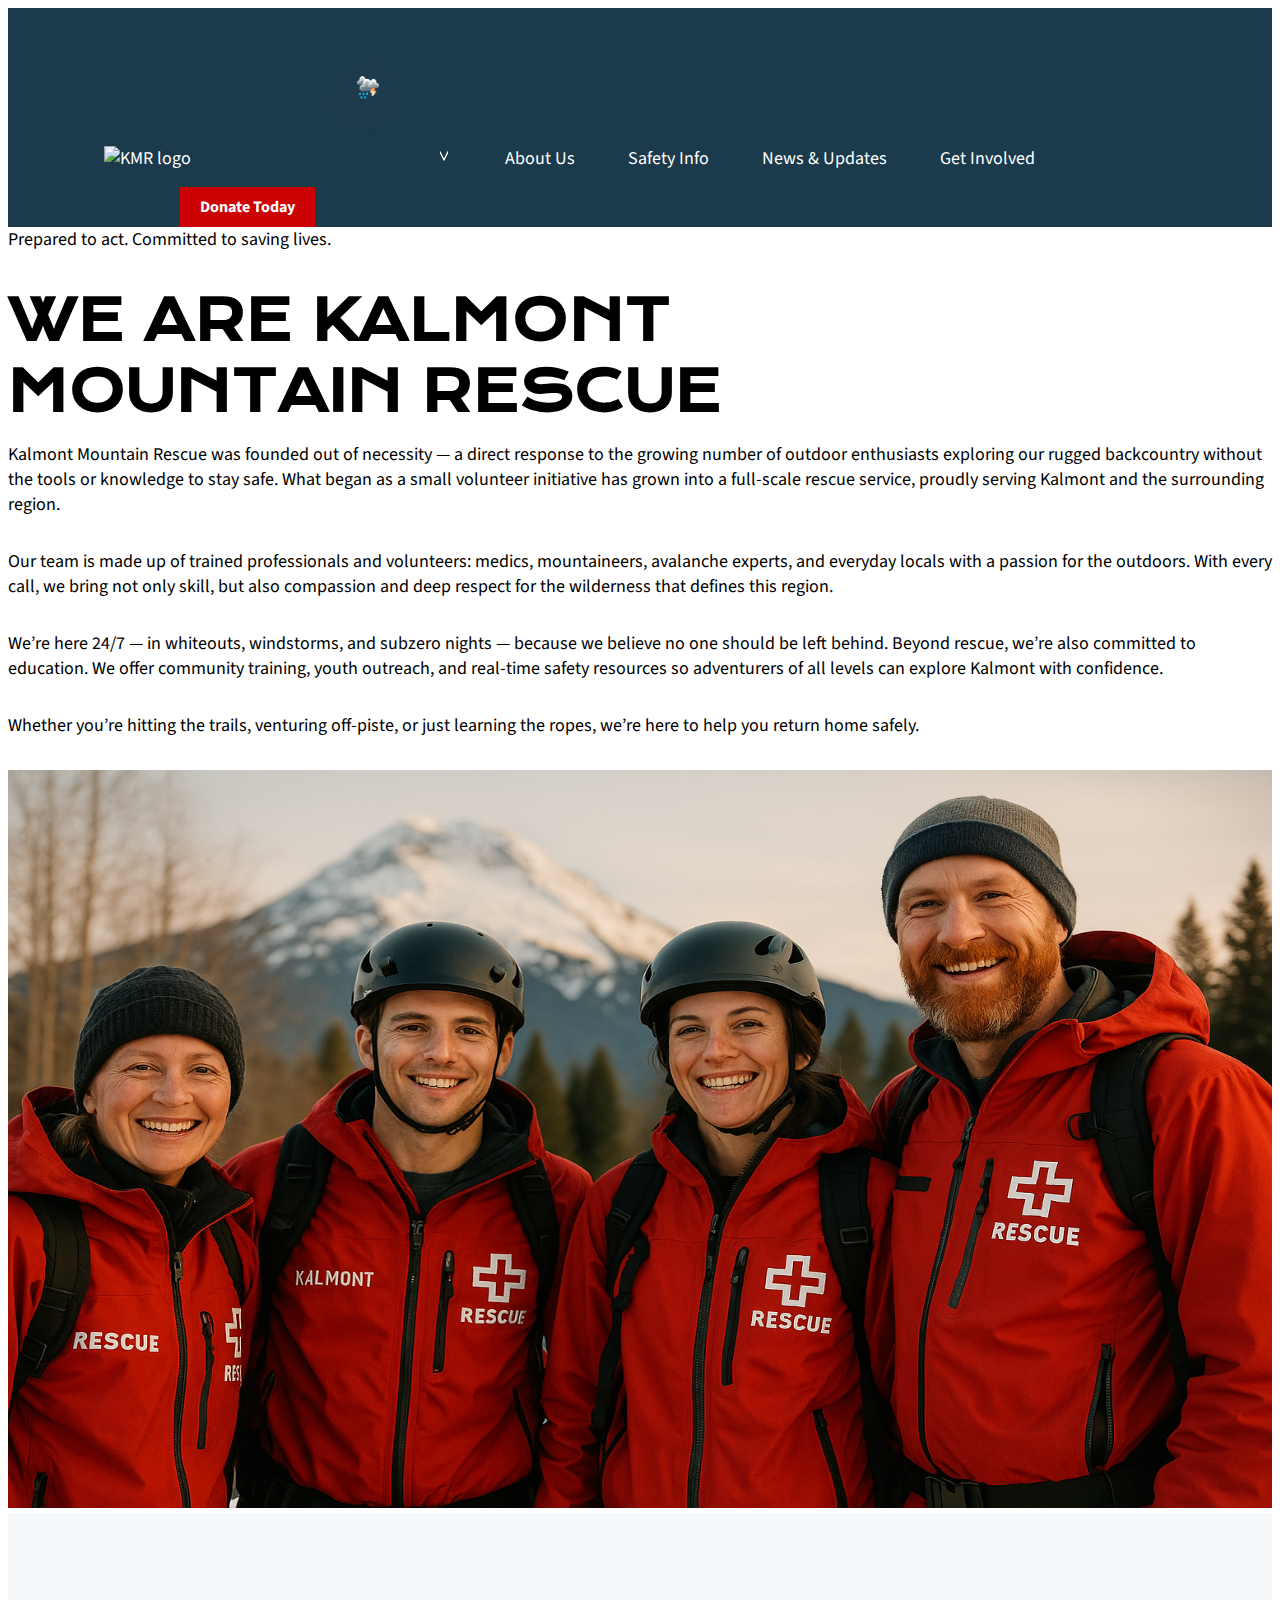
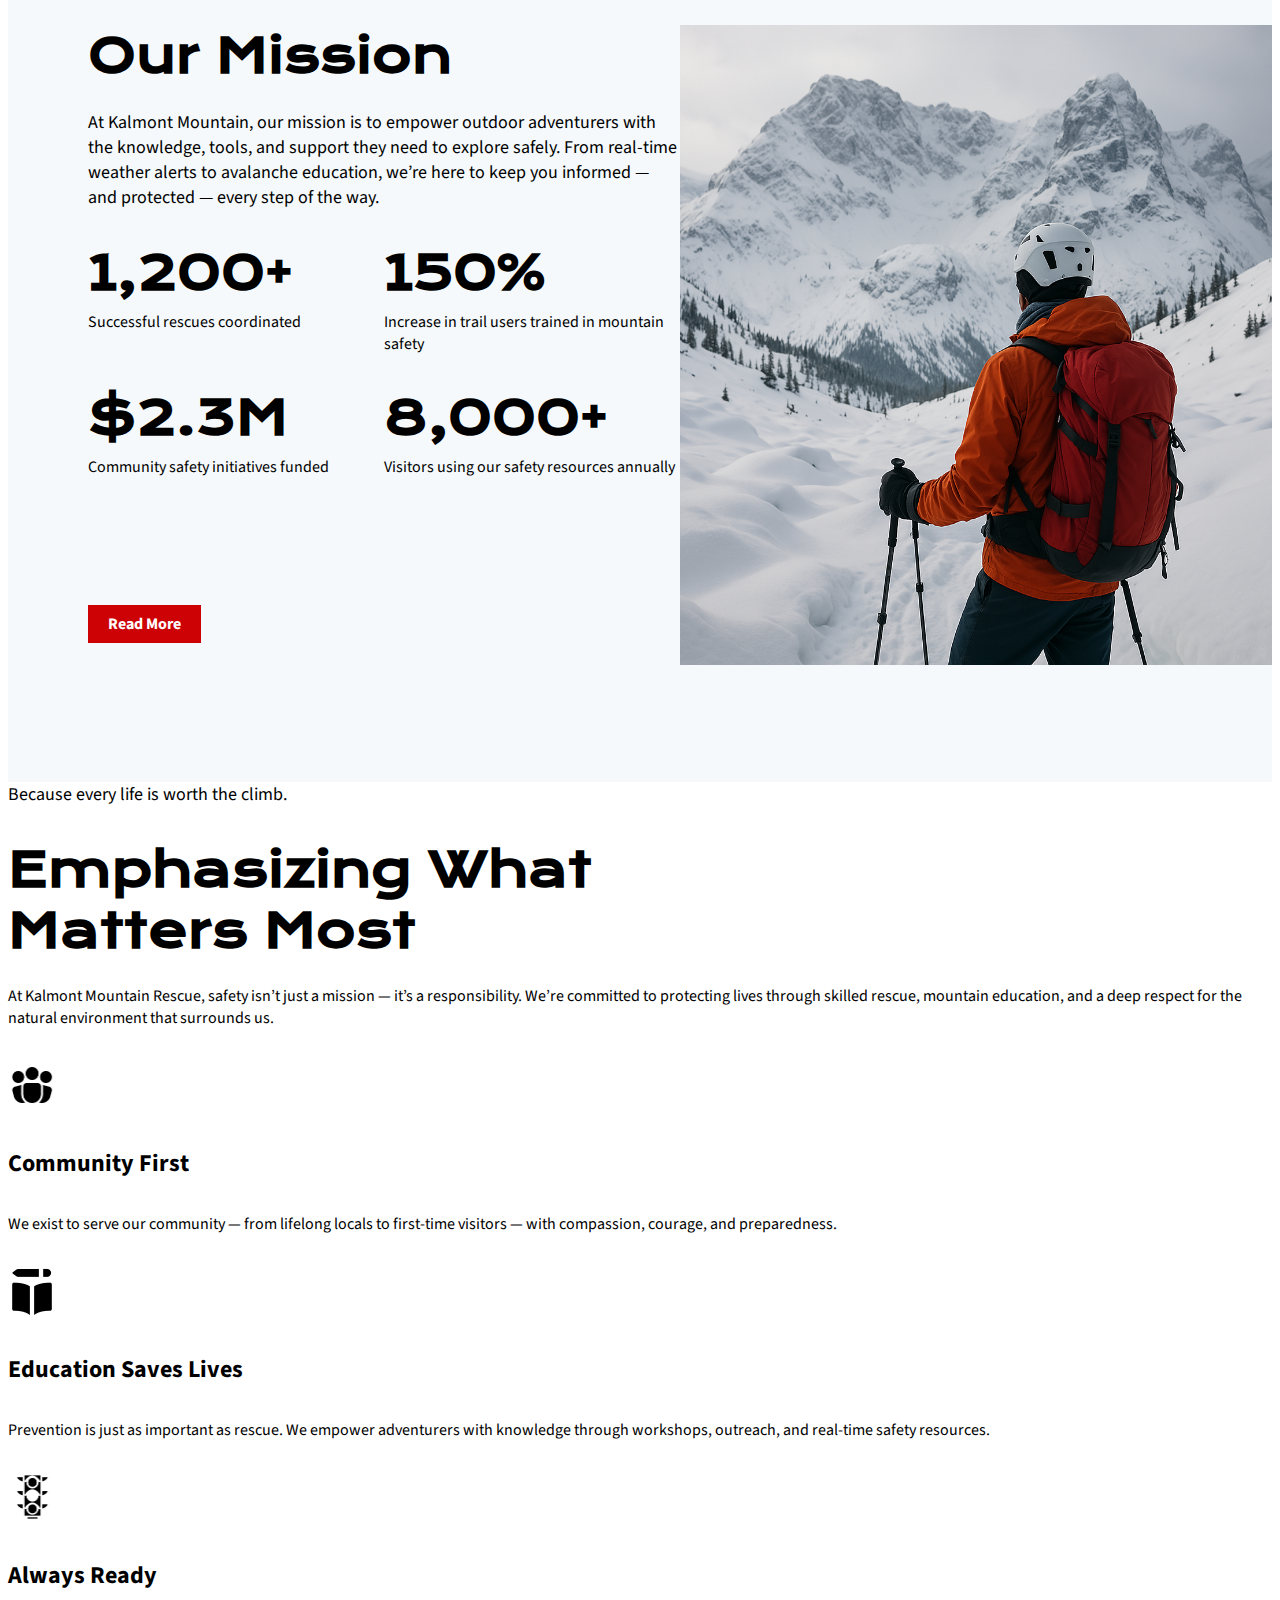
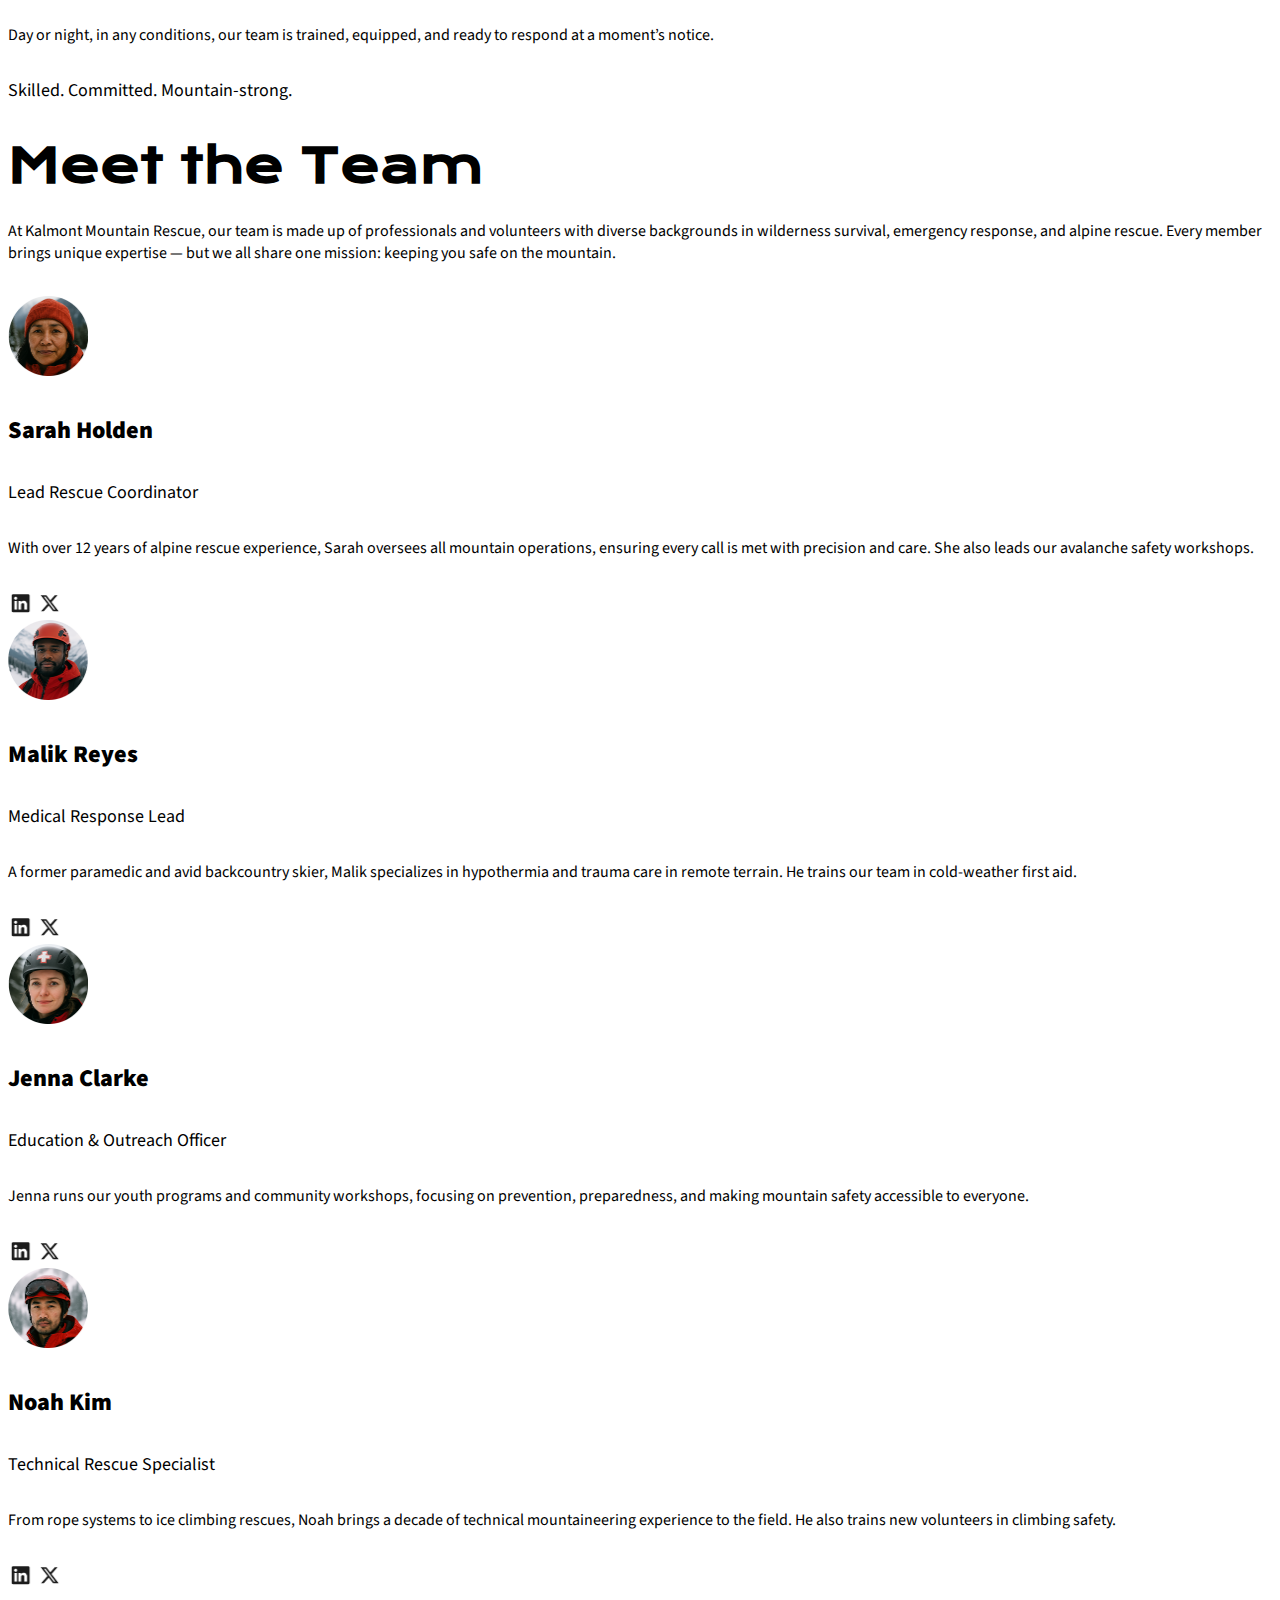
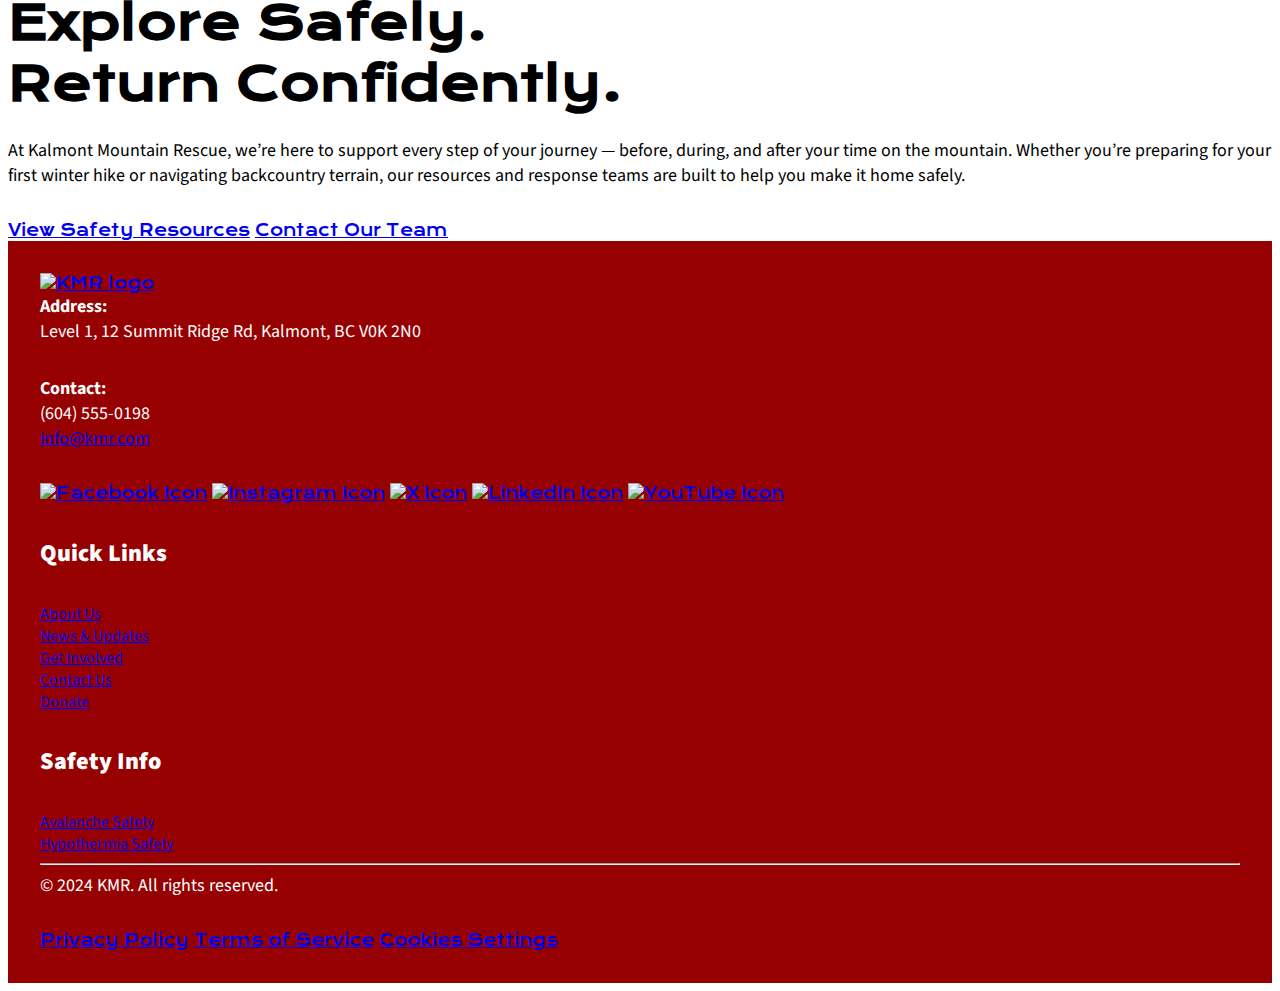
==== about-us.html @ d0db662f "did the about us page html and renamed and linked photos to not contain capitals" ====
<!DOCTYPE html>
<html lang="en">

<head>
  <!-- This area is for instructors for the browser and not for user -->
  <meta charset="utf-8">
  <title>Kalmont Mountain Rescue</title>
  <meta name="viewport" content="width=devise-width, initial-scale=1">
  <link rel="stylesheet" href="css/main.css">
  <!-- Google Fonts -->
  <link href="https://fonts.googleapis.com/css2?family=Krona+One&family=Source+Sans+3:wght@400;600&display=swap"
    rel="stylesheet">

</head>

<body>
  <header>
    <nav>
      <a href="index.html"><img src="img/kmr.png" alt="KMR logo" width="40px" height="28px"></a>
      <a href="#weather-section">
        <a href="#weather-section">
          <img src="img/weather-icon.png" width="140px" height="140px" alt="Weather icon" />
          <img src="img/chevron-icon.png" width="16x" height="16px" alt="Dropdown chevron" />
        </a>
      </a>
      <a href="#about-us">About Us</a>
      <a href="#safety-info">Safety Info</a>
      <a href="#news-and-updates">News & Updates</a>
      <a href="#get-involved">Get Involved</a>
      <a class=donate-button href="#donate-form">Donate Today</a>
    </nav>
  </header>

<main>
    <section class="about-section">
        <p>Prepared to act. Committed to saving lives.</p>
      
        <h1>We Are Kalmont<br>Mountain Rescue</h1>
      
        <div class="about-content">
          <div class="about-text">
            <p>
              Kalmont Mountain Rescue was founded out of necessity — a direct response to the growing number of outdoor
              enthusiasts exploring our rugged backcountry without the tools or knowledge to stay safe. What began as a small
              volunteer initiative has grown into a full-scale rescue service, proudly serving Kalmont and the surrounding region.
            </p>
      
            <p>
              Our team is made up of trained professionals and volunteers: medics, mountaineers, avalanche experts, and everyday
              locals with a passion for the outdoors. With every call, we bring not only skill, but also compassion and deep
              respect for the wilderness that defines this region.
            </p>
      
            <p>
              We’re here 24/7 — in whiteouts, windstorms, and subzero nights — because we believe no one should be left behind.
              Beyond rescue, we’re also committed to education. We offer community training, youth outreach, and real-time safety
              resources so adventurers of all levels can explore Kalmont with confidence.
            </p>
      
            <p>
              Whether you’re hitting the trails, venturing off-piste, or just learning the ropes, we’re here to help you return
              home safely.
            </p>
          </div>
      
          <div class="about-image">
            <img src="img/4workers.png" alt="Four mountain rescue team members smiling in the snow" width="1340" height="738">
          </div>
        </div>
      </section>

    <section class="our-mission">
        <section class="stats-section"></div>
        <div class="description">
        <h2>Our Mission</h2>
        <p>At Kalmont Mountain, our mission is to empower outdoor adventurers with the knowledge, tools, and support they
          need to explore safely. From real-time weather alerts to avalanche education, we’re here to keep you informed —
          and protected — every step of the way.</p>
        </div>
    
        <div class="numbers">
          <div class="stat">
            <h2>1,200+</h2>
            <p class="p2">Successful rescues coordinated</p>
          </div>
    
          <div class="stat">
            <h2>150%</h2>
            <p class="p2">Increase in trail users trained in mountain safety</p>
          </div>
    
          <div class="stat">
            <h2>$2.3M</h2>
            <p class="p2">Community safety initiatives funded</p>
          </div>
    
          <div class="stat">
            <h2>8,000+</h2>
            <p class="p2">Visitors using our safety resources annually</p>
          </div>
        </div>
        <a class=readmore-button href="#about-us">Read More</a>
        </section>
     
        <section class="missionstat">
        <div class="our-mission-image">
          <img src="img/orangejacketski.png" height="640px" witdth="630px"
            alt="Person with an orange jacket and red backpack from behind looking towards a snowy mountain.">
        </div>
    
        </section>
      </section>

      <section class="what-matters">
        <p>Because every life is worth the climb.</p>
        <h2>Emphasizing What<br>Matters Most</h2>
        <p class="p2">
          At Kalmont Mountain Rescue, safety isn’t just a mission — it’s a responsibility.
          We’re committed to protecting lives through skilled rescue, mountain education,
          and a deep respect for the natural environment that surrounds us.
        </p>
      
        <div class="values-grid">
          <div class="value-item">
            <img src="img/fluent_people-community-24-filled.png" width="48" height="48" alt="Icon of three people representing community support" />
            <h4>Community First</h4>
            <p class="p2">
              We exist to serve our community — from lifelong locals to first-time visitors —
              with compassion, courage, and preparedness.
            </p>
          </div>
      
          <div class="value-item">
            <img src="img/streamline_quality-education-solid.png" width="48" height="48" alt="Icon of an open book symbolizing mountain safety education" />
            <h4>Education Saves Lives</h4>
            <p class="p2">
              Prevention is just as important as rescue. We empower adventurers with knowledge
              through workshops, outreach, and real-time safety resources.
            </p>
          </div>
      
          <div class="value-item">
            <img src="img/game-icons_traffic-lights-ready-to-go.png" width="48" height="48" alt="Icon of a signal light indicating emergency readiness" />
            <h4>Always Ready</h4>
            <p class="p2">
              Day or night, in any conditions, our team is trained, equipped,
              and ready to respond at a moment’s notice.
            </p>
          </div>
        </div>
      </section>

      <section class="meet-the-team">
        <p>Skilled. Committed. Mountain-strong.</p>
        <h2>Meet the Team</h2>
        <p class="p2">
          At Kalmont Mountain Rescue, our team is made up of professionals and volunteers with diverse backgrounds in
          wilderness survival, emergency response, and alpine rescue. Every member brings unique expertise — but we all
          share one mission: keeping you safe on the mountain.
        </p>
      
        <div class="team-grid">
          <div class="team-member">
            <img src="img/sarahholdensmall.png" alt="Portrait of Sarah Holden wearing a red hat" width="80" height="80" />
            <h4><strong>Sarah Holden</strong></h4>
            <p>Lead Rescue Coordinator</p>
            <p class="p2">
              With over 12 years of alpine rescue experience, Sarah oversees all mountain operations, ensuring every call is met
              with precision and care. She also leads our avalanche safety workshops.
            </p>
            <div class="social-icons">
              <a href="#"><img src="img/linkedin2.png" alt="LinkedIn icon for Sarah Holden" width="24" height="24" /></a>
              <a href="#"><img src="img/x2.png" alt="X (formerly Twitter) icon for Sarah Holden" width="24" height="24" /></a>
            </div>
          </div>
      
          <div class="team-member">
            <img src="img/malikreyessmall.png" alt="Portrait of Malik Reyes in a rescue helmet" width="80" height="80" />
            <h4><strong>Malik Reyes</strong></h4>
            <p>Medical Response Lead</p>
            <p class="p2">
              A former paramedic and avid backcountry skier, Malik specializes in hypothermia and trauma care in remote terrain.
              He trains our team in cold-weather first aid.
            </p>
            <div class="social-icons">
              <a href="#"><img src="img/linkedin2.png" alt="LinkedIn icon for Malik Reyes" width="24" height="24" /></a>
              <a href="#"><img src="img/x2.png" alt="X (formerly Twitter) icon for Malik Reyes" width="24" height="24" /></a>
            </div>
          </div>
      
          <div class="team-member">
            <img src="img/jennaclarkesmall.png" alt="Portrait of Jenna Clarke with a rescue helmet" width="80" height="80" />
            <h4><strong>Jenna Clarke</strong></h4>
            <p>Education & Outreach Officer</p>
            <p class="p2">
              Jenna runs our youth programs and community workshops, focusing on prevention, preparedness, and making mountain
              safety accessible to everyone.
            </p>
            <div class="social-icons">
              <a href="#"><img src="img/linkedin2.png" alt="LinkedIn icon for Jenna Clarke" width="24" height="24" /></a>
              <a href="#"><img src="img/x2.png" alt="X (formerly Twitter) icon for Jenna Clarke" width="24" height="24" /></a>
            </div>
          </div>
      
          <div class="team-member">
            <img src="img/noahkimsmall.png" alt="Portrait of Noah Kim in ski goggles and helmet" width="80" height="80" />
            <h4><strong>Noah Kim</strong></h4>
            <p>Technical Rescue Specialist</p>
            <p class="p2">
              From rope systems to ice climbing rescues, Noah brings a decade of technical mountaineering experience to the
              field. He also trains new volunteers in climbing safety.
            </p>
            <div class="social-icons">
              <a href="#"><img src="img/linkedin2.png" alt="LinkedIn icon for Noah Kim" width="24" height="24" /></a>
              <a href="#"><img src="img/x2.png" alt="X (formerly Twitter) icon for Noah Kim" width="24" height="24" /></a>
            </div>
          </div>
        </div>
      </section>

  <section class="explore-safely">
    <div class="explore-safely-content">
      <h2>Explore Safely. <br>Return Confidently.</h2>
      <p>
        At Kalmont Mountain Rescue, we’re here to support every step of your journey —
        before, during, and after your time on the mountain. Whether you’re preparing for
        your first winter hike or navigating backcountry terrain, our resources and
        response teams are built to help you make it home safely.
      </p>
      <div class="explore-safely-buttons">
        <a class="safety-info-button" href="#safety-info">View Safety Resources</a>
        <a class="contact-our-team-button" href="#contact-us">Contact Our Team</a>
      </div>
    </div>
  </section>
</main>

<footer class="site-footer">
  <div class="footer-top">
    
    <!-- Logo & Contact Info -->
    <div class="footer-col">
      <a href="index.html">
        <img src="img/kmr.png" alt="KMR logo" width="40px" height="28px">
      </a>

      <p><strong>Address:</strong><br>
      Level 1, 12 Summit Ridge Rd, Kalmont, BC V0K 2N0</p>

      <p><strong>Contact:</strong><br>
      (604) 555-0198<br>
      <a href="mailto:info@kmr.com">info@kmr.com</a></p>

      <div class="social-icons">
        <a href="#"><img src="img/facebook.png" width="20px" height="20px" alt="Facebook Icon" /></a>
        <a href="#"><img src="img/instagram.png" width="18px" height="18px" alt="Instagram Icon" /></a>
        <a href="#"><img src="img/x.png" width="18px" height="16px" alt="X Icon" /></a>
        <a href="#"><img src="img/linkedin.png" width="18px" height="18px" alt="LinkedIn Icon" /></a>
        <a href="#"><img src="img/youtube.png" width="20px" height="16px" alt="YouTube Icon" /></a>
      </div>
    </div>

    <!-- Quick Links -->
    <div class="footer-column">
      <h4><strong>Quick Links</strong></h4>
      <div>
        <a class="p2" href="#about-us">About Us</a><br>
        <a class="p2" href="#news-and-updates">News & Updates</a><br>
        <a class="p2" href="#get-involved">Get Involved</a><br>
        <a class="p2" href="#contact-us">Contact Us</a><br>
        <a class="p2" href="#donate">Donate</a>
      </div>
    </div>

    <!-- Safety Info -->
    <div class="footer-column">
      <h4><strong>Safety Info</strong></h4>
      <div>
        <a class="p2" href="#">Avalanche Safety</a><br>
        <a class="p2" href="#">Hypothermia Safety</a>
      </div>
    </div>

  </div>

  <hr>

  <!-- Bottom Copyright -->
  <div class="footer-bottom">
    <p class="p3">© 2024 KMR. All rights reserved.</p>
    <div class="legal-links">
      <a class="p3" href="#">Privacy Policy</a>
      <a class="p3" href="#">Terms of Service</a>
      <a class="p3" href="#">Cookies Settings</a>
    </div>
  </div>
</footer>


</body>

</html>
---- css/main.css ----
body {
	font-family: 'Krona One', 'Source Sans 3', 'Arial', sans-serif;
	color: #000;

}

h1 {
	font-family: "Krona One";
	text-transform: uppercase;
	font-size: 3.5rem;
	margin-top: 0;
	margin-bottom: 1rem;
}

nav a {
	font-family: "Source Sans 3";
	font-size: 1.125rem;
	display: inline-block;
	padding: 1rem;
	color: #FFF;
	text-decoration: none;
	padding-right: 2rem;
}

nav a.hover { 
	background-color: #888;
}

h2 {
	font-family: "Krona One";
	font-size: 3rem;
	margin: 0 0 1.5rem 0;
}

h3 {
	font-family: "Source Sans 3";
	font-size: 2.5rem;
}

h4 {
	font-family: "Source Sans 3";
	font-size: 1.5rem;
}

p {
	font-family: "Source Sans 3";
	font-size: 1.125rem;
	margin: 0 0 2rem 0;
}

.p2 {
	font-family: "Source Sans 3";
	font-size: 1rem;
}

header{
	display: flex;
	justify-content: space-between;
	align-items: center;
	background-color: #1B3A4B;
	padding: 0 80px;
}

img{
	max-width:100%;
}


.our-mission{
	background-color: #F5F9FB;
	display: grid;
	grid-template-columns: 1fr 1fr;
	justify-items: end;
	padding: 7rem 0 7rem 5rem;
}
.numbers{
	display: grid;
	grid-template-columns: 1fr 1fr;
	grid-template-rows: 1fr 1fr;
	margin-bottom: 5rem;
}

.donate-button, .readmore-button {
	color: #FFF;
	text-decoration: none;
	background-color: #CD0205;
	font-family: "Source Sans 3";
	font-size: 1rem;
	font-weight: 700;
	line-height: 150%;
	padding: 0.5rem 1.25rem;
}

.donate-button{
	margin-left: 5.75rem;
}

.hero{
	background:  linear-gradient(rgba(0, 0, 0, 0.5), rgba(0, 0, 0, 0.5)),url('../img/kevin-schmid-hero.jpg') no-repeat center center;
	background-size: cover;
	color:#FFF;
	max-width:100%;
	min-height: 42rem;
	display: flex; 
	align-items: center;
}

.hero article{
	padding-left: 5rem;
}

.stat h2{
	margin-bottom: 0.5rem;
}

.safety-section{
	background-color: #fff;
	display: grid;
	grid-template-columns: 1fr 1fr;
	justify-items: start;
	padding: 7rem 0 7rem 5rem;
}

.get-involved {
	background-color: #F5F9FB;
	display: grid;
	grid-template-columns: 1fr 1fr;
	justify-items: end;
	padding: 7rem 0 7rem 5rem;
}

.news-updates {
	background-color: #fff;
	padding: 7rem 0 7rem 5rem;
}

figure {
	margin-left: 0;
}

footer{ /* ----- removed dot - footer is not a class + deleted footer p because we don't have such an element ---- */
	background-color: rgb(150,0,0); 
	color:white;
	min-height: 5rem;
	padding: 2rem;
}
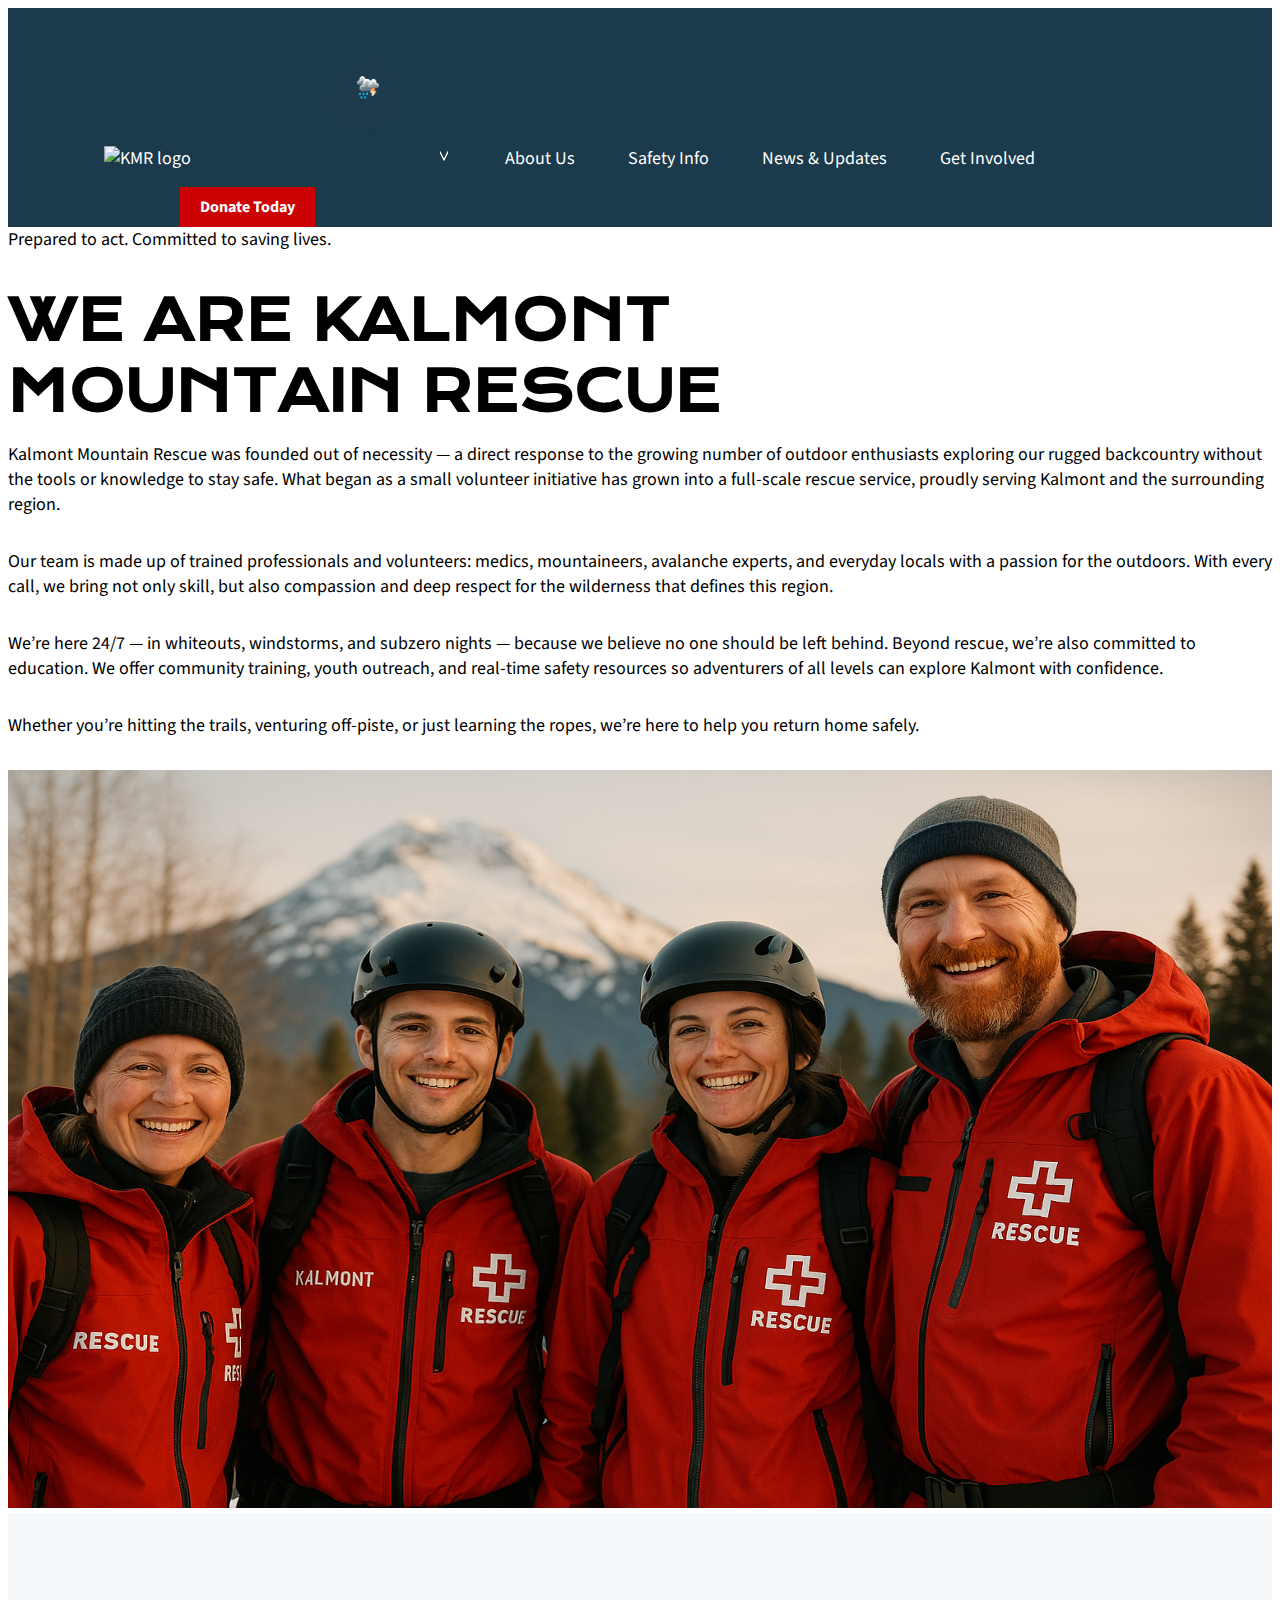
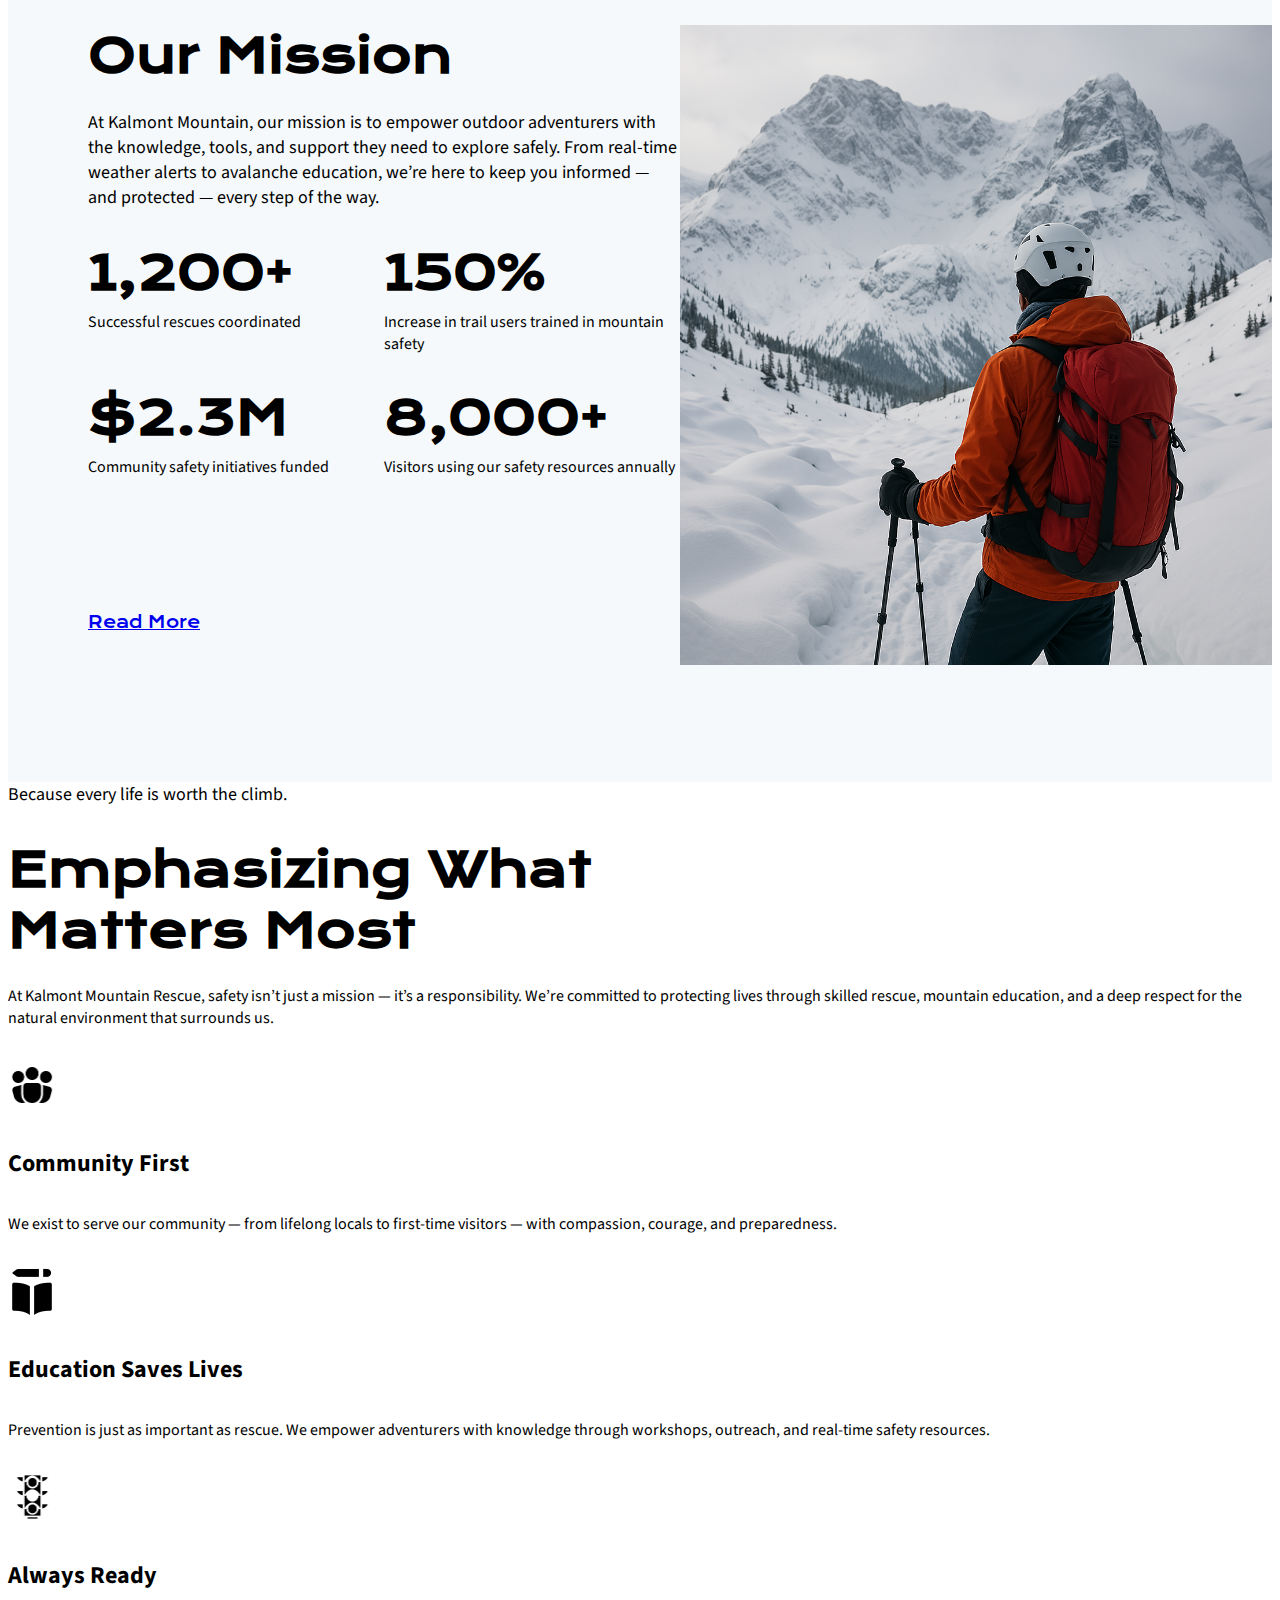
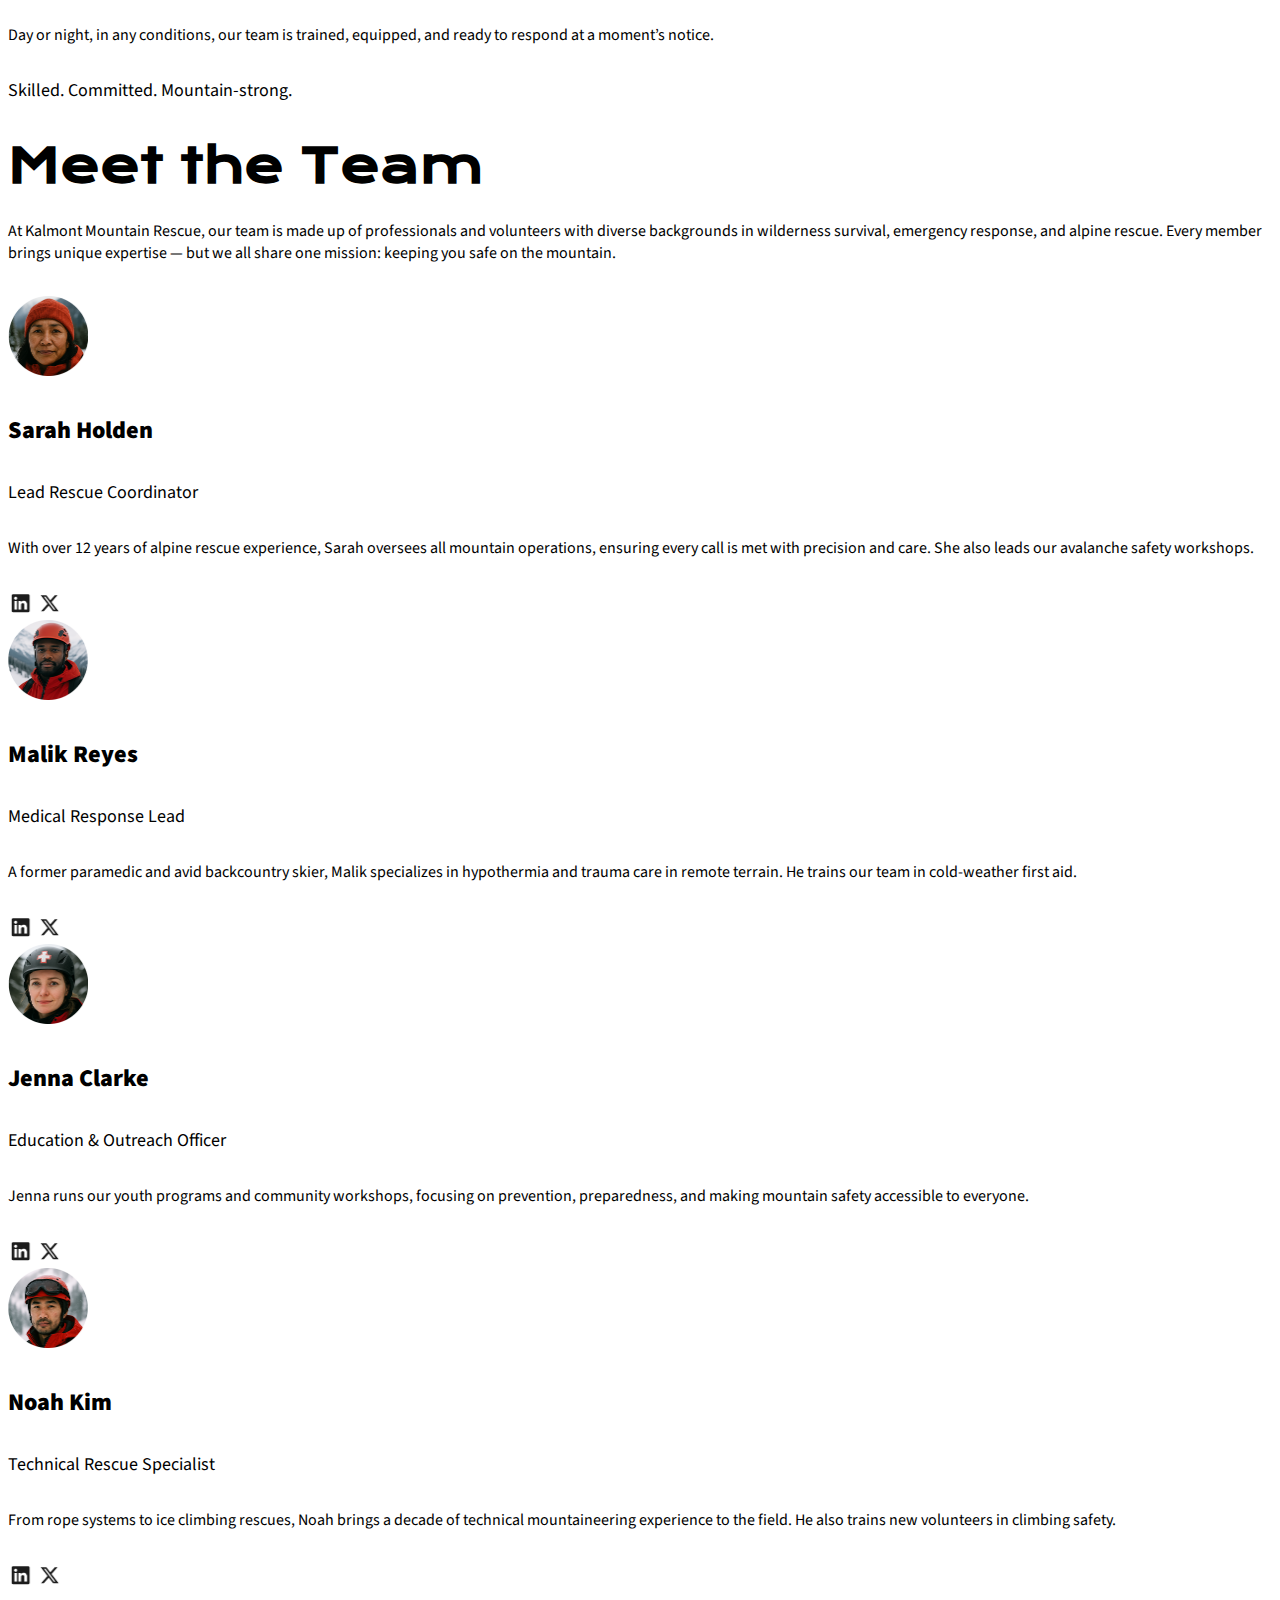
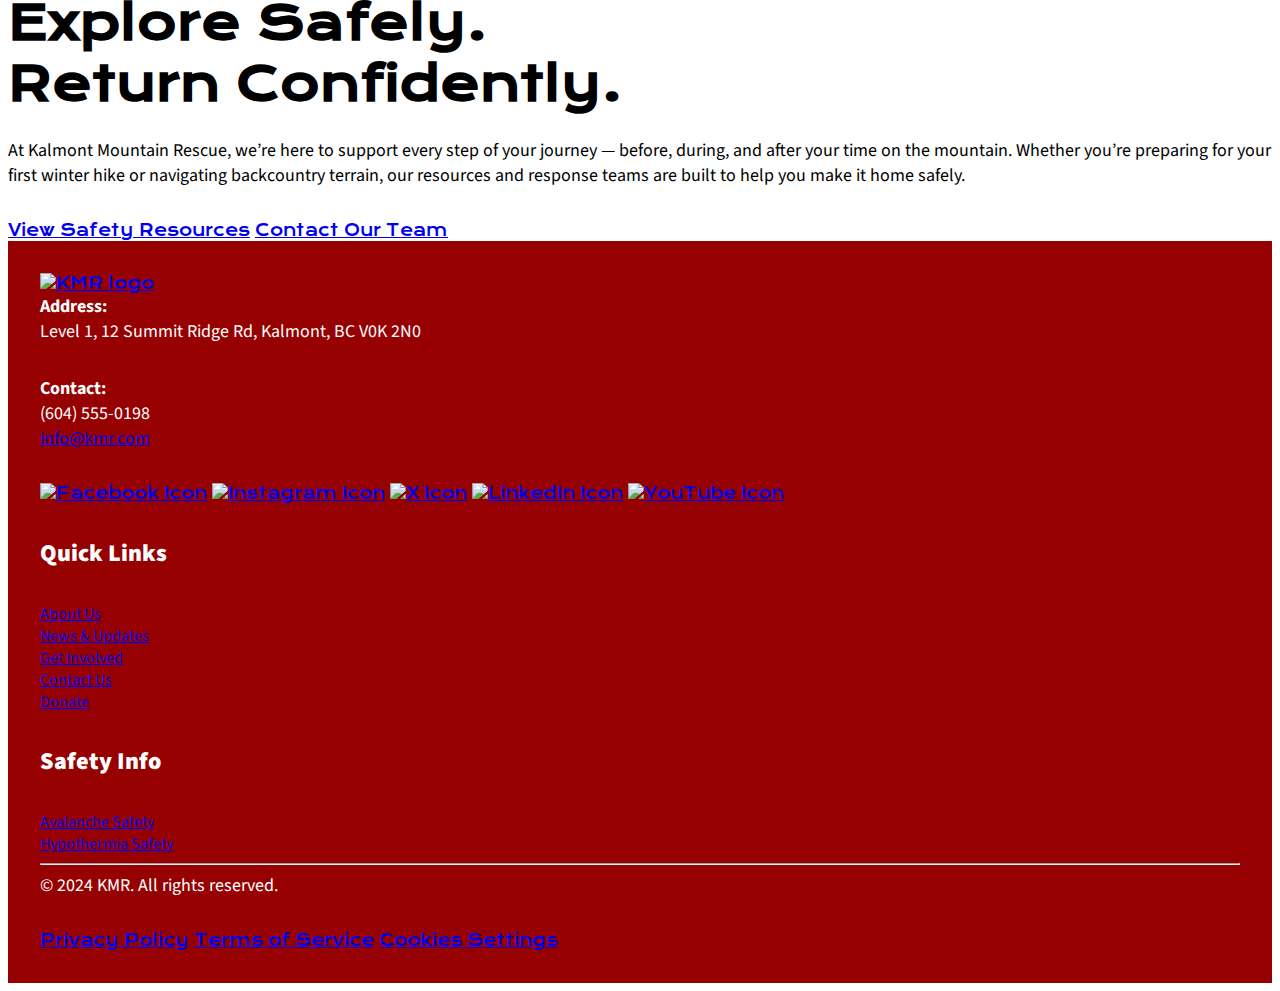
==== commit c55e7fb8: "i meant news page not get" ====
--- a/about-us.html
+++ b/about-us.html
@@ -99,7 +99,7 @@
             <p class="p2">Visitors using our safety resources annually</p>
           </div>
         </div>
-        <a class=readmore-button href="#about-us">Read More</a>
+        <a class=red-button href="#about-us">Read More</a>
         </section>
      
         <section class="missionstat">
@@ -228,8 +228,8 @@
         response teams are built to help you make it home safely.
       </p>
       <div class="explore-safely-buttons">
-        <a class="safety-info-button" href="#safety-info">View Safety Resources</a>
-        <a class="contact-our-team-button" href="#contact-us">Contact Our Team</a>
+        <a class="button-primary" href="#safety-info">View Safety Resources</a>
+        <a class="button-secondary" href="#contact-us">Contact Our Team</a>
       </div>
     </div>
   </section>
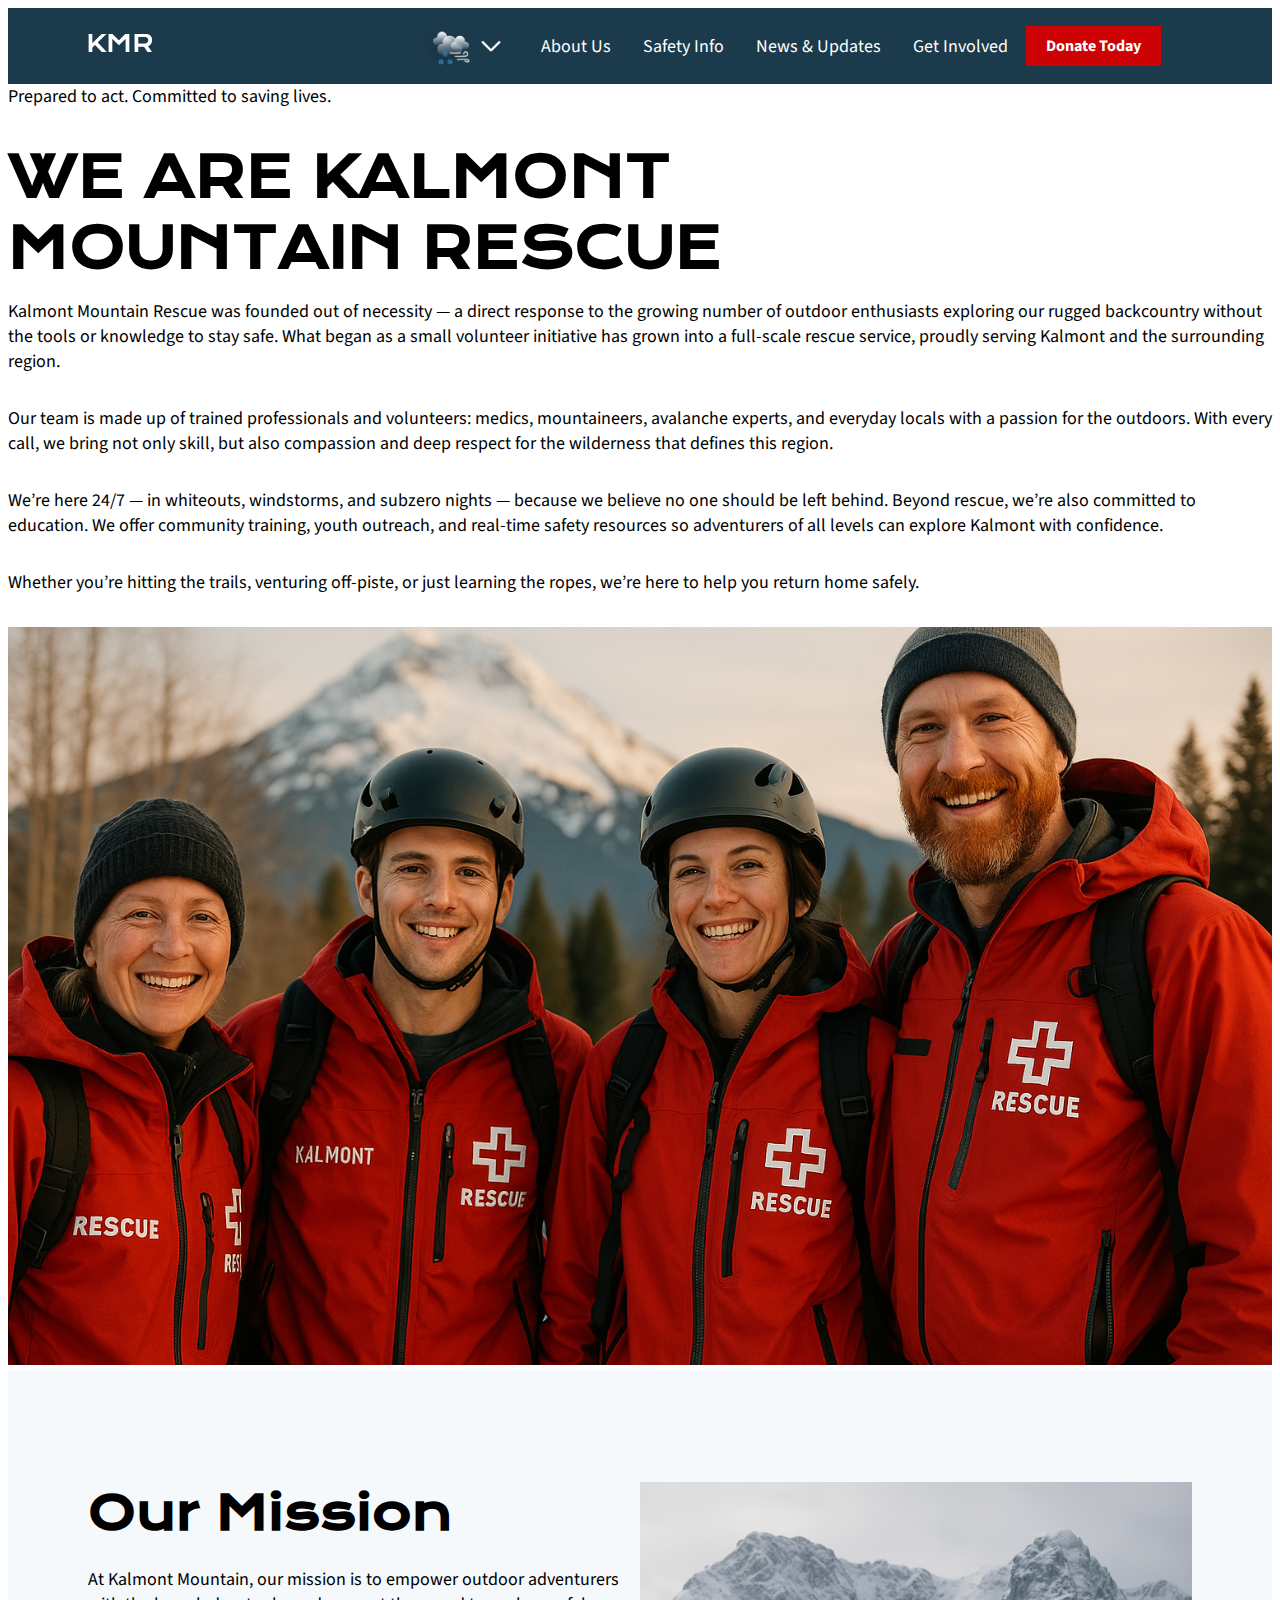
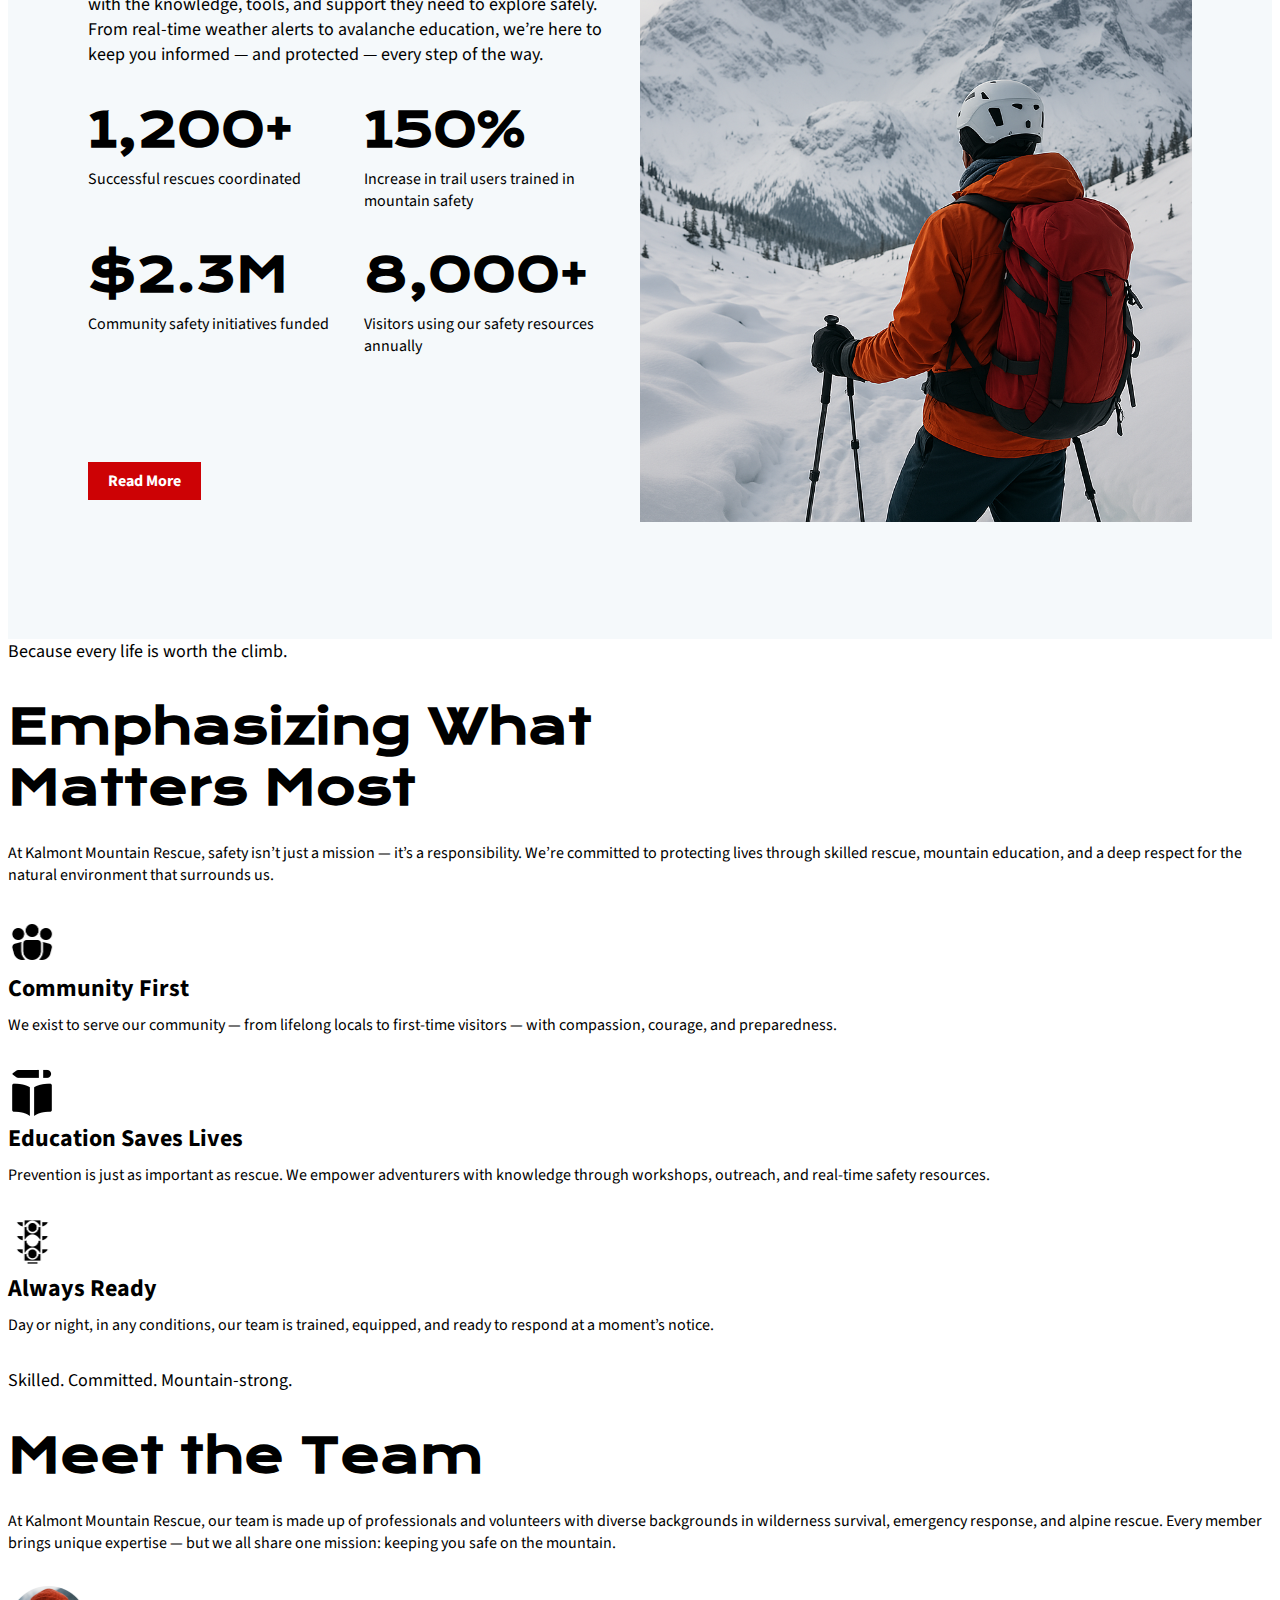
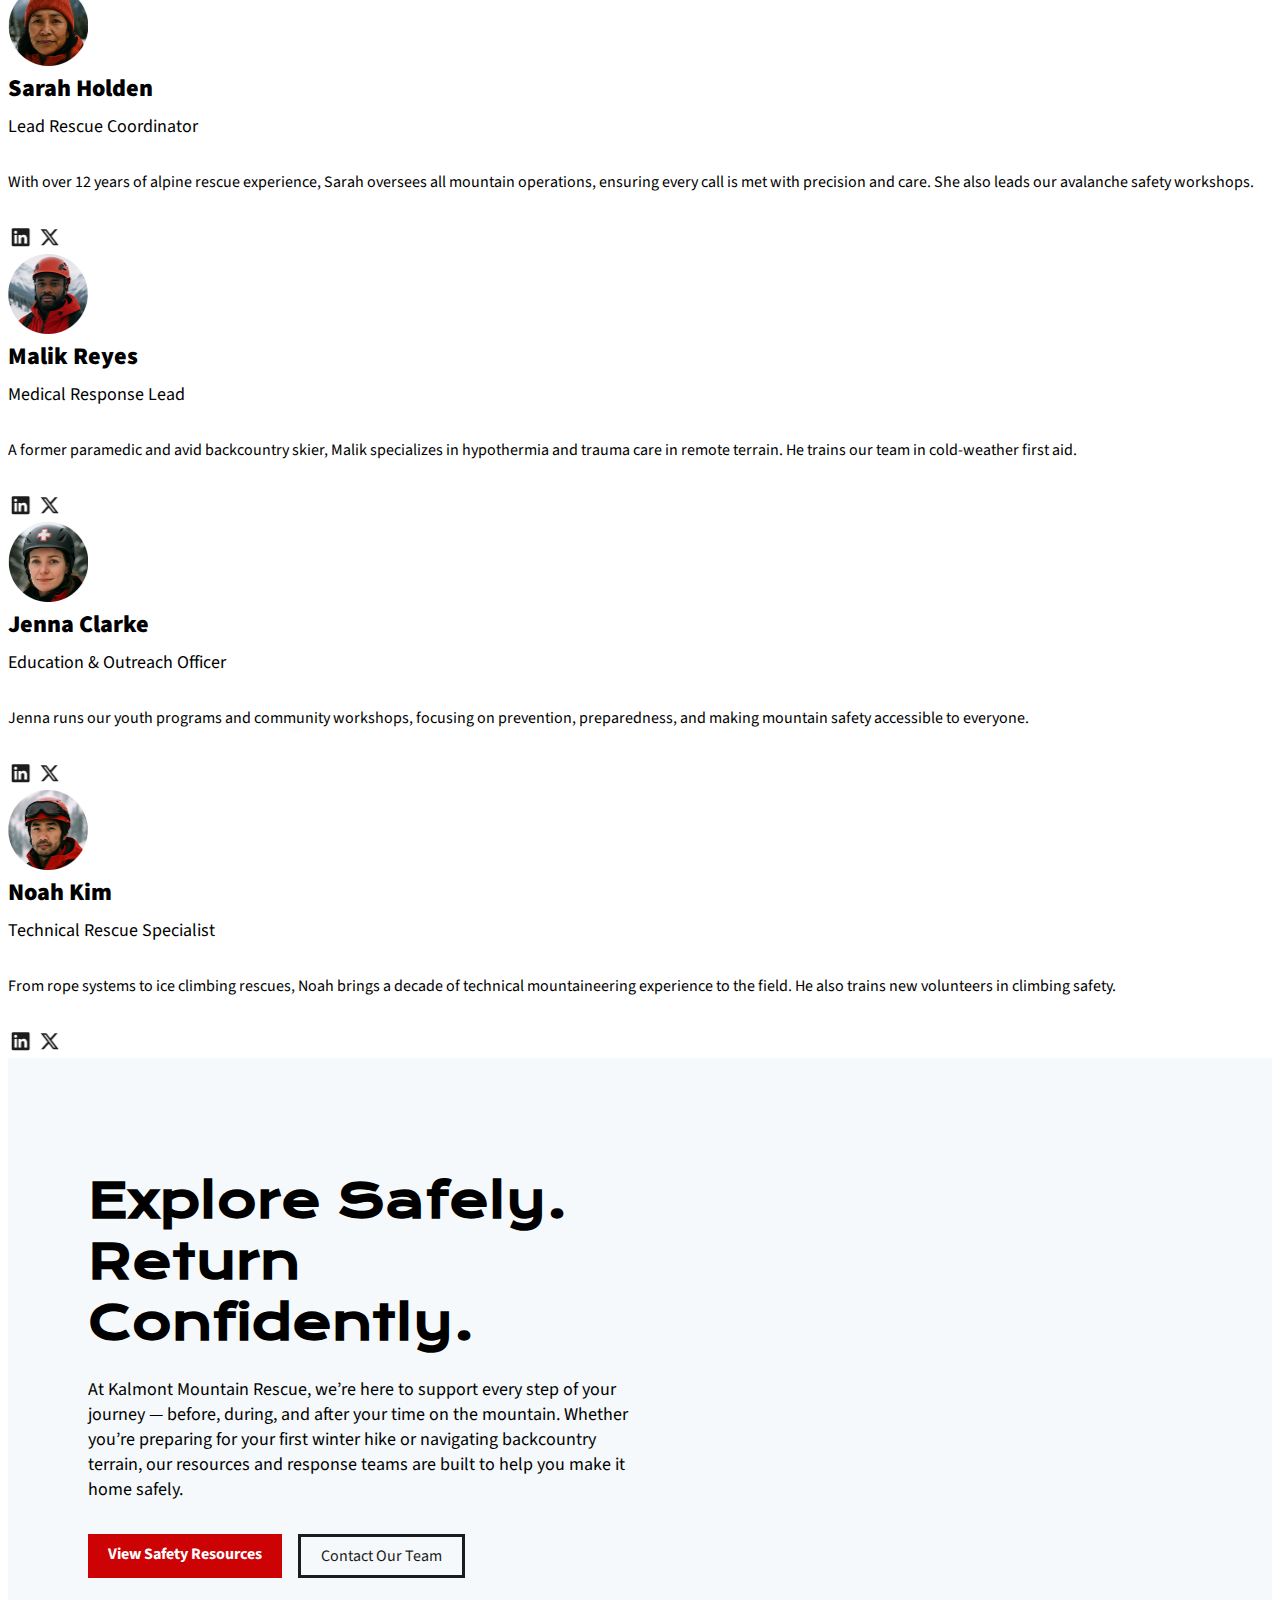
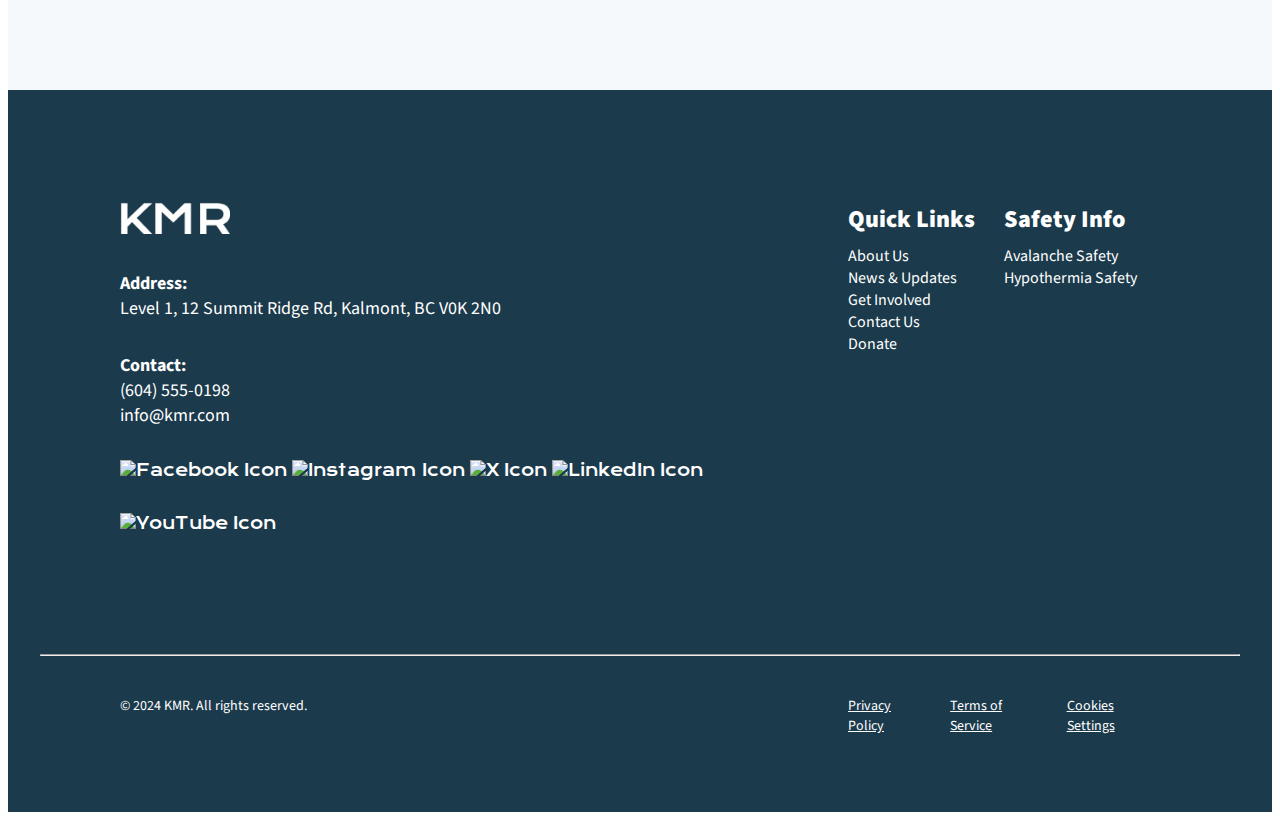
==== commit 982a8ae8: "Changed footer and header on other pages" ====
--- a/about-us.html
+++ b/about-us.html
@@ -16,18 +16,22 @@
 <body>
   <header>
     <nav>
-      <a href="index.html"><img src="img/kmr.png" alt="KMR logo" width="40px" height="28px"></a>
-      <a href="#weather-section">
-        <a href="#weather-section">
-          <img src="img/weather-icon.png" width="140px" height="140px" alt="Weather icon" />
-          <img src="img/chevron-icon.png" width="16x" height="16px" alt="Dropdown chevron" />
-        </a>
+      <section class="logo">
+      <a href="index.html"><img src="img/KMR.png" alt="KMR logo" width="64" height="18"></a>
+      </section>
+     <section class="navlinks">
+      <a class="weather-section" href="#weather-section">
+          <img src="img/weather-icon.png" width="54" height="44" alt="Weather icon"/>
+          <img src="img/arrow-icon.png" width="36" height="18" alt="Dropdown chevron"/>
       </a>
-      <a href="#about-us">About Us</a>
-      <a href="#safety-info">Safety Info</a>
-      <a href="#news-and-updates">News & Updates</a>
-      <a href="#get-involved">Get Involved</a>
+      <a href="about-us.html">About Us</a>
+      <a href="safety-info.html">Safety Info</a>
+      <a href="news-and-updates.html">News & Updates</a>
+      <a href="get-involved.html">Get Involved</a>
+     </section>
+     <section class="donate">
       <a class=donate-button href="#donate-form">Donate Today</a>
+    </section>
     </nav>
   </header>
 
@@ -235,13 +239,13 @@
   </section>
 </main>
 
-<footer class="site-footer">
+<footer>
   <div class="footer-top">
     
     <!-- Logo & Contact Info -->
-    <div class="footer-col">
+    <section class="footer-col">
       <a href="index.html">
-        <img src="img/kmr.png" alt="KMR logo" width="40px" height="28px">
+        <img src="img/KMR.png" alt="KMR logo" width="110px" height="32px">
       </a>
 
       <p><strong>Address:</strong><br>
@@ -258,10 +262,10 @@
         <a href="#"><img src="img/linkedin.png" width="18px" height="18px" alt="LinkedIn Icon" /></a>
         <a href="#"><img src="img/youtube.png" width="20px" height="16px" alt="YouTube Icon" /></a>
       </div>
-    </div>
+    </section>
 
     <!-- Quick Links -->
-    <div class="footer-column">
+    <section class="footer-column">
       <h4><strong>Quick Links</strong></h4>
       <div>
         <a class="p2" href="#about-us">About Us</a><br>
@@ -270,30 +274,33 @@
         <a class="p2" href="#contact-us">Contact Us</a><br>
         <a class="p2" href="#donate">Donate</a>
       </div>
-    </div>
+    </section>
 
     <!-- Safety Info -->
-    <div class="footer-column">
+    <section class="footer-column">
       <h4><strong>Safety Info</strong></h4>
       <div>
         <a class="p2" href="#">Avalanche Safety</a><br>
         <a class="p2" href="#">Hypothermia Safety</a>
       </div>
-    </div>
+    </section>
 
   </div>
 
   <hr>
 
   <!-- Bottom Copyright -->
-  <div class="footer-bottom">
+  <section class="footer-bottom">
+    <section class="copyright">
     <p class="p3">© 2024 KMR. All rights reserved.</p>
-    <div class="legal-links">
+    </section>
+
+    <section class="legal-links">
       <a class="p3" href="#">Privacy Policy</a>
       <a class="p3" href="#">Terms of Service</a>
       <a class="p3" href="#">Cookies Settings</a>
-    </div>
-  </div>
+  </section>
+</section>
 </footer>
 
 
--- a/css/main.css
+++ b/css/main.css
@@ -13,18 +13,35 @@
 	margin-bottom: 1rem;
 }
 
+nav{
+	display: grid;
+	align-items: center;
+	grid-template-columns: 0.3fr 0.55fr 0.15fr;
+	padding: 1rem 5rem;
+	justify-items: stretch;
+}
+
 nav a {
 	font-family: "Source Sans 3";
 	font-size: 1.125rem;
 	display: inline-block;
-	padding: 1rem;
 	color: #FFF;
 	text-decoration: none;
-	padding-right: 2rem;
 }
 
 nav a.hover { 
 	background-color: #888;
+}
+
+.navlinks {
+	display: flex;
+	align-items: center;
+	gap: 2rem;
+}
+
+.weather-section {
+	display: flex;
+	align-items: center;
 }
 
 h2 {
@@ -41,6 +58,7 @@
 h4 {
 	font-family: "Source Sans 3";
 	font-size: 1.5rem;
+	margin: 0 0 0.5rem 0;
 }
 
 p {
@@ -54,16 +72,13 @@
 	font-size: 1rem;
 }
 
-header{
-	display: flex;
-	justify-content: space-between;
-	align-items: center;
+header {
 	background-color: #1B3A4B;
-	padding: 0 80px;
 }
 
 img{
 	max-width:100%;
+	object-fit: cover;
 }
 
 
@@ -72,7 +87,7 @@
 	display: grid;
 	grid-template-columns: 1fr 1fr;
 	justify-items: end;
-	padding: 7rem 0 7rem 5rem;
+	padding: 7rem 5rem;
 }
 .numbers{
 	display: grid;
@@ -81,7 +96,7 @@
 	margin-bottom: 5rem;
 }
 
-.donate-button, .readmore-button {
+.donate-button, .red-button, .button-primary {
 	color: #FFF;
 	text-decoration: none;
 	background-color: #CD0205;
@@ -92,9 +107,6 @@
 	padding: 0.5rem 1.25rem;
 }
 
-.donate-button{
-	margin-left: 5.75rem;
-}
 
 .hero{
 	background:  linear-gradient(rgba(0, 0, 0, 0.5), rgba(0, 0, 0, 0.5)),url('../img/kevin-schmid-hero.jpg') no-repeat center center;
@@ -119,7 +131,8 @@
 	display: grid;
 	grid-template-columns: 1fr 1fr;
 	justify-items: start;
-	padding: 7rem 0 7rem 5rem;
+	align-items: center;
+	padding: 7rem 5rem;
 }
 
 .get-involved {
@@ -127,21 +140,112 @@
 	display: grid;
 	grid-template-columns: 1fr 1fr;
 	justify-items: end;
-	padding: 7rem 0 7rem 5rem;
+	align-items: center;
+	padding: 7rem 5rem;
 }
 
 .news-updates {
 	background-color: #fff;
-	padding: 7rem 0 7rem 5rem;
-}
-
-figure {
-	margin-left: 0;
-}
-
-footer{ /* ----- removed dot - footer is not a class + deleted footer p because we don't have such an element ---- */
-	background-color: rgb(150,0,0); 
+	padding: 7rem 5rem;
+}
+
+.news-updates {
+	display: grid;
+	grid-template-columns: auto;
+	justify-items: center;
+}
+
+.title {
+	display: grid;
+	justify-items: center;
+}
+
+.news-cards {
+	display: grid;
+	grid-template-columns: 1fr 1fr 1fr;
+	gap: 2rem;
+}
+
+.news-card {
+	max-width: 425px;
+}
+
+.explore-safely {
+	display: grid;
+	grid-template-columns: 1fr 1fr;
+	background-color: #F5F9FB;
+	padding: 7rem 5rem;
+}
+
+.safety-list, .get-involved-list, .title, .news-cards {
+	margin-bottom: 5rem;
+}
+
+.readmore-hyperlink {
+	font-family: "Source Sans 3";
+	font-size: 1rem;
+	text-decoration: none;
+	color: #1C1C1C;
+}
+.button-secondary {
+	font-family: "Source Sans 3";
+	font-size: 1rem;
+	text-decoration: none;
+	color: #1C1C1C;
+	padding: 0.5rem 1.25rem;
+	border: solid #1C1C1C;
+}
+
+.card-title {
+	padding: 1.5rem 0 0 0;
+}
+
+.explore-safely-buttons {
+	display: flex;
+	gap: 1rem;
+}
+
+footer { 
+	background-color: #1B3A4B; 
 	color:white;
 	min-height: 5rem;
 	padding: 2rem;
 }
+
+.footer-col img {
+	margin-bottom: 2rem;
+}
+
+footer a {
+	color:#FFF;
+	text-decoration: none;
+}
+
+a.p2{
+	padding-bottom: 0.5rem;
+}
+
+.footer-top {
+	display: grid;
+	grid-template-columns: 0.7fr 0.15fr 0.15fr;
+	padding: 5rem;
+}
+
+.footer-bottom {
+	display: grid;
+	grid-template-columns: 0.7fr 0.3fr;
+	padding: 2rem 5rem;
+}
+
+.p3 {
+	font-family: "Source Sans 3";
+	font-size: 0.875rem;
+	text-decoration: none;
+}
+
+.legal-links {
+	display: flex;
+	flex-direction: row;
+	text-decoration: underline;
+	gap: 1.5rem;
+}